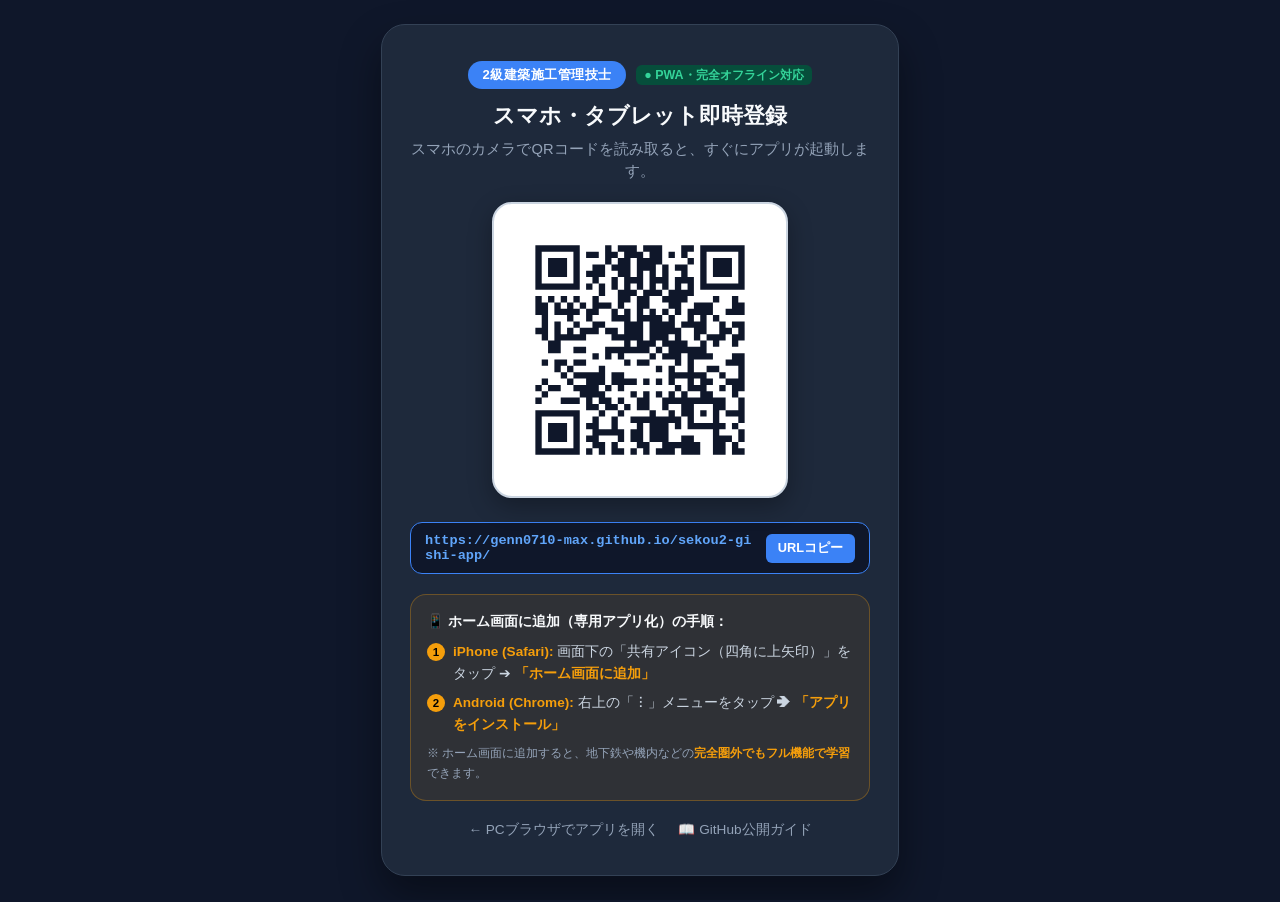
==== qr_view.html @ 962c4877 "feat: 初回リリース (2級建築施工管理技士 絶対合格プログラム)" ====
<!DOCTYPE html>
<html lang="ja">
<head>
  <meta charset="UTF-8">
  <meta name="viewport" content="width=device-width, initial-scale=1.0">
  <title>2級建築施工管理技士アプリ スマホ登録用QRコード</title>
  <style>
    body {
      font-family: -apple-system, BlinkMacSystemFont, 'Segoe UI', Roboto, sans-serif;
      background: #0f172a;
      color: #f8fafc;
      display: flex;
      flex-direction: column;
      align-items: center;
      justify-content: center;
      min-height: 100vh;
      margin: 0;
      padding: 24px;
      box-sizing: border-box;
    }
    .card {
      background: #1e293b;
      border-radius: 24px;
      padding: 36px 28px;
      box-shadow: 0 20px 40px rgba(0,0,0,0.4);
      text-align: center;
      max-width: 460px;
      width: 100%;
      border: 1px solid #334155;
    }
    .badge {
      background: #3b82f6;
      color: #fff;
      font-weight: 700;
      display: inline-block;
      padding: 5px 14px;
      border-radius: 9999px;
      font-size: 0.82rem;
      margin-bottom: 12px;
      letter-spacing: 0.5px;
    }
    .status-badge {
      background: #064e3b;
      color: #34d399;
      font-size: 0.78rem;
      font-weight: 600;
      padding: 3px 8px;
      border-radius: 6px;
      margin-left: 6px;
    }
    h1 {
      font-size: 1.35rem;
      color: #f8fafc;
      margin: 0 0 8px 0;
    }
    p {
      color: #94a3b8;
      font-size: 0.92rem;
      margin: 0 0 20px 0;
      line-height: 1.5;
    }
    .qr-frame {
      background: #ffffff;
      padding: 16px;
      border-radius: 20px;
      display: inline-block;
      border: 2px solid #cbd5e1;
      margin-bottom: 20px;
      box-shadow: 0 8px 24px rgba(0,0,0,0.3);
    }
    .qr-frame img, .qr-frame object {
      width: 260px;
      height: 260px;
      display: block;
    }
    .url-box {
      background: #0f172a;
      border: 1px solid #3b82f6;
      border-radius: 12px;
      padding: 10px 14px;
      margin-bottom: 20px;
      display: flex;
      align-items: center;
      justify-content: space-between;
      gap: 10px;
    }
    .url-text {
      color: #60a5fa;
      font-size: 0.85rem;
      word-break: break-all;
      font-family: monospace;
      font-weight: 600;
      text-decoration: none;
      text-align: left;
    }
    .copy-btn {
      background: #3b82f6;
      color: #fff;
      border: none;
      border-radius: 6px;
      padding: 6px 12px;
      font-size: 0.8rem;
      cursor: pointer;
      font-weight: 600;
      white-space: nowrap;
      transition: background 0.2s;
    }
    .copy-btn:hover {
      background: #2563eb;
    }
    .guide-box {
      background: rgba(245, 158, 11, 0.08);
      border: 1px solid rgba(245, 158, 11, 0.3);
      border-radius: 16px;
      padding: 16px;
      text-align: left;
      font-size: 0.85rem;
      line-height: 1.6;
      color: #cbd5e1;
    }
    .guide-box strong {
      color: #f59e0b;
    }
    .guide-step {
      margin-bottom: 8px;
      display: flex;
      align-items: flex-start;
      gap: 8px;
    }
    .step-num {
      background: #f59e0b;
      color: #000;
      font-weight: 800;
      width: 18px;
      height: 18px;
      border-radius: 50%;
      display: flex;
      align-items: center;
      justify-content: center;
      font-size: 0.72rem;
      flex-shrink: 0;
      margin-top: 2px;
    }
    .footer-link {
      margin-top: 20px;
      font-size: 0.85rem;
    }
    .footer-link a {
      color: #94a3b8;
      text-decoration: none;
      margin: 0 8px;
    }
    .footer-link a:hover {
      color: #3b82f6;
    }
  </style>
</head>
<body>

  <div class="card">
    <div>
      <span class="badge">2級建築施工管理技士</span>
      <span class="status-badge">● PWA・完全オフライン対応</span>
    </div>
    
    <h1>スマホ・タブレット即時登録</h1>
    <p>スマホのカメラでQRコードを読み取ると、すぐにアプリが起動します。</p>

    <div class="qr-frame">
      <object data="qrcode.svg" type="image/svg+xml" width="260" height="260">
        <img src="qrcode.svg" alt="スマホ登録用QRコード">
      </object>
    </div>

    <div class="url-box">
      <span class="url-text" id="targetUrl">https://genn0710-max.github.io/sekou2-gishi-app/</span>
      <button class="copy-btn" onclick="copyUrl()">URLコピー</button>
    </div>

    <div class="guide-box">
      <div style="font-weight: 700; margin-bottom: 8px; color: #f8fafc;">📱 ホーム画面に追加（専用アプリ化）の手順：</div>
      <div class="guide-step">
        <span class="step-num">1</span>
        <div><strong>iPhone (Safari):</strong> 画面下の「共有アイコン（四角に上矢印）」をタップ ➔ <strong>「ホーム画面に追加」</strong></div>
      </div>
      <div class="guide-step">
        <span class="step-num">2</span>
        <div><strong>Android (Chrome):</strong> 右上の「︙」メニューをタップ ➔ <strong>「アプリをインストール」</strong></div>
      </div>
      <div style="font-size: 0.78rem; color: #94a3b8; margin-top: 6px;">
        ※ ホーム画面に追加すると、地下鉄や機内などの<strong>完全圏外でもフル機能で学習</strong>できます。
      </div>
    </div>

    <div class="footer-link">
      <a href="index.html">← PCブラウザでアプリを開く</a>
      <a href="GITHUB_SETUP_GUIDE.md" target="_blank">📖 GitHub公開ガイド</a>
    </div>
  </div>

  <script>
    function copyUrl() {
      const url = document.getElementById('targetUrl').textContent;
      navigator.clipboard.writeText(url).then(() => {
        alert('URLをクリップボードにコピーしました！\n' + url);
      }).catch(() => {
        prompt('以下のURLをコピーしてください:', url);
      });
    }
  </script>
</body>
</html>
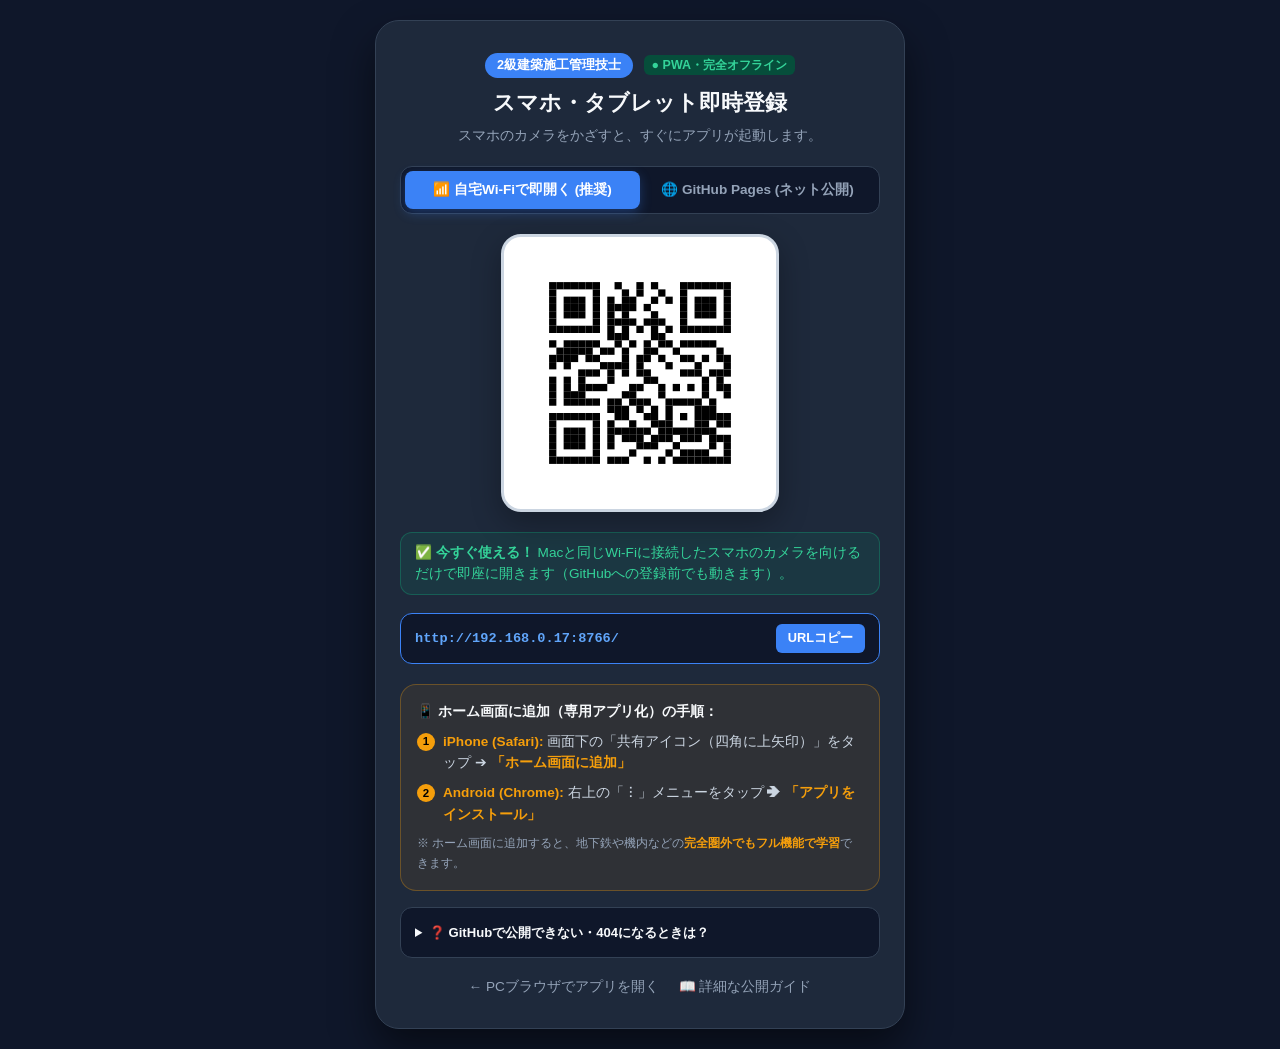
==== commit 160c7ae6: "fix: 規格準拠QRコード再生成、Wi-Fi/GitHub両対応QRビュー画面の改善、IPアドレス自動検出の強化" ====
--- a/qr_view.html
+++ b/qr_view.html
@@ -5,39 +5,49 @@
   <meta name="viewport" content="width=device-width, initial-scale=1.0">
   <title>2級建築施工管理技士アプリ スマホ登録用QRコード</title>
   <style>
+    :root {
+      --bg: #0f172a;
+      --card-bg: #1e293b;
+      --border: #334155;
+      --primary: #3b82f6;
+      --primary-hover: #2563eb;
+      --text: #f8fafc;
+      --text-muted: #94a3b8;
+      --accent-gold: #f59e0b;
+      --accent-green: #10b981;
+    }
     body {
       font-family: -apple-system, BlinkMacSystemFont, 'Segoe UI', Roboto, sans-serif;
-      background: #0f172a;
-      color: #f8fafc;
+      background: var(--bg);
+      color: var(--text);
       display: flex;
       flex-direction: column;
       align-items: center;
       justify-content: center;
       min-height: 100vh;
       margin: 0;
-      padding: 24px;
+      padding: 20px;
       box-sizing: border-box;
     }
     .card {
-      background: #1e293b;
+      background: var(--card-bg);
       border-radius: 24px;
-      padding: 36px 28px;
-      box-shadow: 0 20px 40px rgba(0,0,0,0.4);
+      padding: 32px 24px;
+      box-shadow: 0 20px 40px rgba(0,0,0,0.5);
       text-align: center;
-      max-width: 460px;
+      max-width: 480px;
       width: 100%;
-      border: 1px solid #334155;
+      border: 1px solid var(--border);
     }
     .badge {
-      background: #3b82f6;
+      background: var(--primary);
       color: #fff;
       font-weight: 700;
       display: inline-block;
-      padding: 5px 14px;
+      padding: 4px 12px;
       border-radius: 9999px;
-      font-size: 0.82rem;
-      margin-bottom: 12px;
-      letter-spacing: 0.5px;
+      font-size: 0.8rem;
+      margin-bottom: 10px;
     }
     .status-badge {
       background: #064e3b;
@@ -50,32 +60,62 @@
     }
     h1 {
       font-size: 1.35rem;
-      color: #f8fafc;
       margin: 0 0 8px 0;
     }
-    p {
-      color: #94a3b8;
-      font-size: 0.92rem;
+    .subtitle {
+      color: var(--text-muted);
+      font-size: 0.88rem;
       margin: 0 0 20px 0;
       line-height: 1.5;
     }
+
+    /* タブ切り替えボタン */
+    .tab-switch {
+      display: flex;
+      background: #0f172a;
+      border-radius: 12px;
+      padding: 4px;
+      margin-bottom: 20px;
+      border: 1px solid var(--border);
+    }
+    .tab-btn {
+      flex: 1;
+      padding: 10px 8px;
+      border: none;
+      background: transparent;
+      color: var(--text-muted);
+      font-size: 0.85rem;
+      font-weight: 700;
+      border-radius: 8px;
+      cursor: pointer;
+      transition: all 0.2s;
+    }
+    .tab-btn.active {
+      background: var(--primary);
+      color: #fff;
+      box-shadow: 0 4px 12px rgba(59, 130, 246, 0.3);
+    }
+
+    /* QRコード表示枠 */
     .qr-frame {
       background: #ffffff;
       padding: 16px;
       border-radius: 20px;
       display: inline-block;
-      border: 2px solid #cbd5e1;
-      margin-bottom: 20px;
-      box-shadow: 0 8px 24px rgba(0,0,0,0.3);
-    }
-    .qr-frame img, .qr-frame object {
-      width: 260px;
-      height: 260px;
+      border: 3px solid #cbd5e1;
+      margin-bottom: 16px;
+      box-shadow: 0 10px 30px rgba(0,0,0,0.3);
+    }
+    .qr-frame img {
+      width: 240px;
+      height: 240px;
       display: block;
-    }
+      image-rendering: pixelated;
+    }
+
     .url-box {
       background: #0f172a;
-      border: 1px solid #3b82f6;
+      border: 1px solid var(--primary);
       border-radius: 12px;
       padding: 10px 14px;
       margin-bottom: 20px;
@@ -94,7 +134,7 @@
       text-align: left;
     }
     .copy-btn {
-      background: #3b82f6;
+      background: var(--primary);
       color: #fff;
       border: none;
       border-radius: 6px;
@@ -106,8 +146,22 @@
       transition: background 0.2s;
     }
     .copy-btn:hover {
-      background: #2563eb;
-    }
+      background: var(--primary-hover);
+    }
+
+    .info-callout {
+      background: rgba(16, 185, 129, 0.1);
+      border: 1px solid rgba(16, 185, 129, 0.3);
+      color: #34d399;
+      border-radius: 12px;
+      padding: 10px 14px;
+      font-size: 0.85rem;
+      margin-bottom: 18px;
+      text-align: left;
+      line-height: 1.5;
+    }
+
+    /* 手順ガイド */
     .guide-box {
       background: rgba(245, 158, 11, 0.08);
       border: 1px solid rgba(245, 158, 11, 0.3);
@@ -117,9 +171,10 @@
       font-size: 0.85rem;
       line-height: 1.6;
       color: #cbd5e1;
+      margin-bottom: 16px;
     }
     .guide-box strong {
-      color: #f59e0b;
+      color: var(--accent-gold);
     }
     .guide-step {
       margin-bottom: 8px;
@@ -128,7 +183,7 @@
       gap: 8px;
     }
     .step-num {
-      background: #f59e0b;
+      background: var(--accent-gold);
       color: #000;
       font-weight: 800;
       width: 18px;
@@ -141,17 +196,36 @@
       flex-shrink: 0;
       margin-top: 2px;
     }
+
+    /* GitHub公開ヘルプ */
+    .gh-help-box {
+      background: #0f172a;
+      border: 1px solid var(--border);
+      border-radius: 12px;
+      padding: 14px;
+      font-size: 0.82rem;
+      text-align: left;
+      color: var(--text-muted);
+      line-height: 1.6;
+    }
+    .gh-help-box summary {
+      color: #f8fafc;
+      font-weight: 700;
+      cursor: pointer;
+      user-select: none;
+    }
+
     .footer-link {
       margin-top: 20px;
       font-size: 0.85rem;
     }
     .footer-link a {
-      color: #94a3b8;
+      color: var(--text-muted);
       text-decoration: none;
       margin: 0 8px;
     }
     .footer-link a:hover {
-      color: #3b82f6;
+      color: var(--primary);
     }
   </style>
 </head>
@@ -160,23 +234,42 @@
   <div class="card">
     <div>
       <span class="badge">2級建築施工管理技士</span>
-      <span class="status-badge">● PWA・完全オフライン対応</span>
+      <span class="status-badge">● PWA・完全オフライン</span>
     </div>
     
     <h1>スマホ・タブレット即時登録</h1>
-    <p>スマホのカメラでQRコードを読み取ると、すぐにアプリが起動します。</p>
-
+    <p class="subtitle">スマホのカメラをかざすと、すぐにアプリが起動します。</p>
+
+    <!-- タブ切り替え（Wi-Fi推奨 vs GitHub Pages） -->
+    <div class="tab-switch">
+      <button class="tab-btn active" id="tabWifiBtn" onclick="switchQR('wifi')">
+        📶 自宅Wi-Fiで即開く (推奨)
+      </button>
+      <button class="tab-btn" id="tabGithubBtn" onclick="switchQR('github')">
+        🌐 GitHub Pages (ネット公開)
+      </button>
+    </div>
+
+    <!-- QRコード画像 -->
     <div class="qr-frame">
-      <object data="qrcode.svg" type="image/svg+xml" width="260" height="260">
-        <img src="qrcode.svg" alt="スマホ登録用QRコード">
-      </object>
-    </div>
-
+      <img id="qrImage" src="qrcode_wifi.svg" alt="スマホ登録用QRコード">
+    </div>
+
+    <!-- 案内バナー -->
+    <div id="wifiBanner" class="info-callout">
+      ✅ <strong>今すぐ使える！</strong> Macと同じWi-Fiに接続したスマホのカメラを向けるだけで即座に開きます（GitHubへの登録前でも動きます）。
+    </div>
+    <div id="githubBanner" class="info-callout" style="display: none; background: rgba(59, 130, 246, 0.1); border-color: rgba(59, 130, 246, 0.3); color: #60a5fa;">
+      🌐 <strong>インターネット公開URL</strong>：GitHubで公開（Pages有効化）した後に、通勤電車など外からでもアクセスできるようになります。
+    </div>
+
+    <!-- URLボックス -->
     <div class="url-box">
-      <span class="url-text" id="targetUrl">https://genn0710-max.github.io/sekou2-gishi-app/</span>
+      <a class="url-text" id="targetUrl" href="http://192.168.0.17:8766/" target="_blank">http://192.168.0.17:8766/</a>
       <button class="copy-btn" onclick="copyUrl()">URLコピー</button>
     </div>
 
+    <!-- ホーム画面追加手順 -->
     <div class="guide-box">
       <div style="font-weight: 700; margin-bottom: 8px; color: #f8fafc;">📱 ホーム画面に追加（専用アプリ化）の手順：</div>
       <div class="guide-step">
@@ -192,13 +285,57 @@
       </div>
     </div>
 
+    <!-- GitHub公開で詰まったときの解決ガイド -->
+    <details class="gh-help-box">
+      <summary>❓ GitHubで公開できない・404になるときは？</summary>
+      <div style="margin-top: 10px;">
+        <strong>原因と解決手順（3ステップ）：</strong>
+        <ol style="padding-left: 20px; margin: 8px 0;">
+          <li><strong>リポジトリ作成:</strong> GitHub上で <a href="https://github.com/new" target="_blank" style="color: #60a5fa;">github.com/new</a> を開き、Repository nameに <code>sekou2-gishi-app</code> と入力して「Create repository」を押します。</li>
+          <li><strong>プッシュ実行:</strong> Macのターミナルで <code>./update_github.sh "初回公開"</code> を実行します。</li>
+          <li><strong>Pages設定:</strong> GitHubのリポジトリ画面の <strong>Settings ➔ Pages ➔ Build and deployment で Branch を「main」にして「Save」</strong> を押します。約1分後に公開URLが有効になります。</li>
+        </ol>
+        <span style="color: #34d399;">※ 上記が完了する前でも、上の「📶 自宅Wi-Fiで即開く」タブのQRコードを使えば今すぐスマホで学習できます！</span>
+      </div>
+    </details>
+
     <div class="footer-link">
       <a href="index.html">← PCブラウザでアプリを開く</a>
-      <a href="GITHUB_SETUP_GUIDE.md" target="_blank">📖 GitHub公開ガイド</a>
+      <a href="GITHUB_SETUP_GUIDE.md" target="_blank">📖 詳細な公開ガイド</a>
     </div>
   </div>
 
   <script>
+    const QR_DATA = {
+      wifi: {
+        src: 'qrcode_wifi.svg',
+        url: 'http://192.168.0.17:8766/',
+        banner: 'wifiBanner'
+      },
+      github: {
+        src: 'qrcode.svg',
+        url: 'https://genn0710-max.github.io/sekou2-gishi-app/',
+        banner: 'githubBanner'
+      }
+    };
+
+    let currentMode = 'wifi';
+
+    function switchQR(mode) {
+      currentMode = mode;
+      document.getElementById('tabWifiBtn').classList.toggle('active', mode === 'wifi');
+      document.getElementById('tabGithubBtn').classList.toggle('active', mode === 'github');
+
+      const data = QR_DATA[mode];
+      document.getElementById('qrImage').src = data.src;
+      const targetUrl = document.getElementById('targetUrl');
+      targetUrl.textContent = data.url;
+      targetUrl.href = data.url;
+
+      document.getElementById('wifiBanner').style.display = mode === 'wifi' ? 'block' : 'none';
+      document.getElementById('githubBanner').style.display = mode === 'github' ? 'block' : 'none';
+    }
+
     function copyUrl() {
       const url = document.getElementById('targetUrl').textContent;
       navigator.clipboard.writeText(url).then(() => {
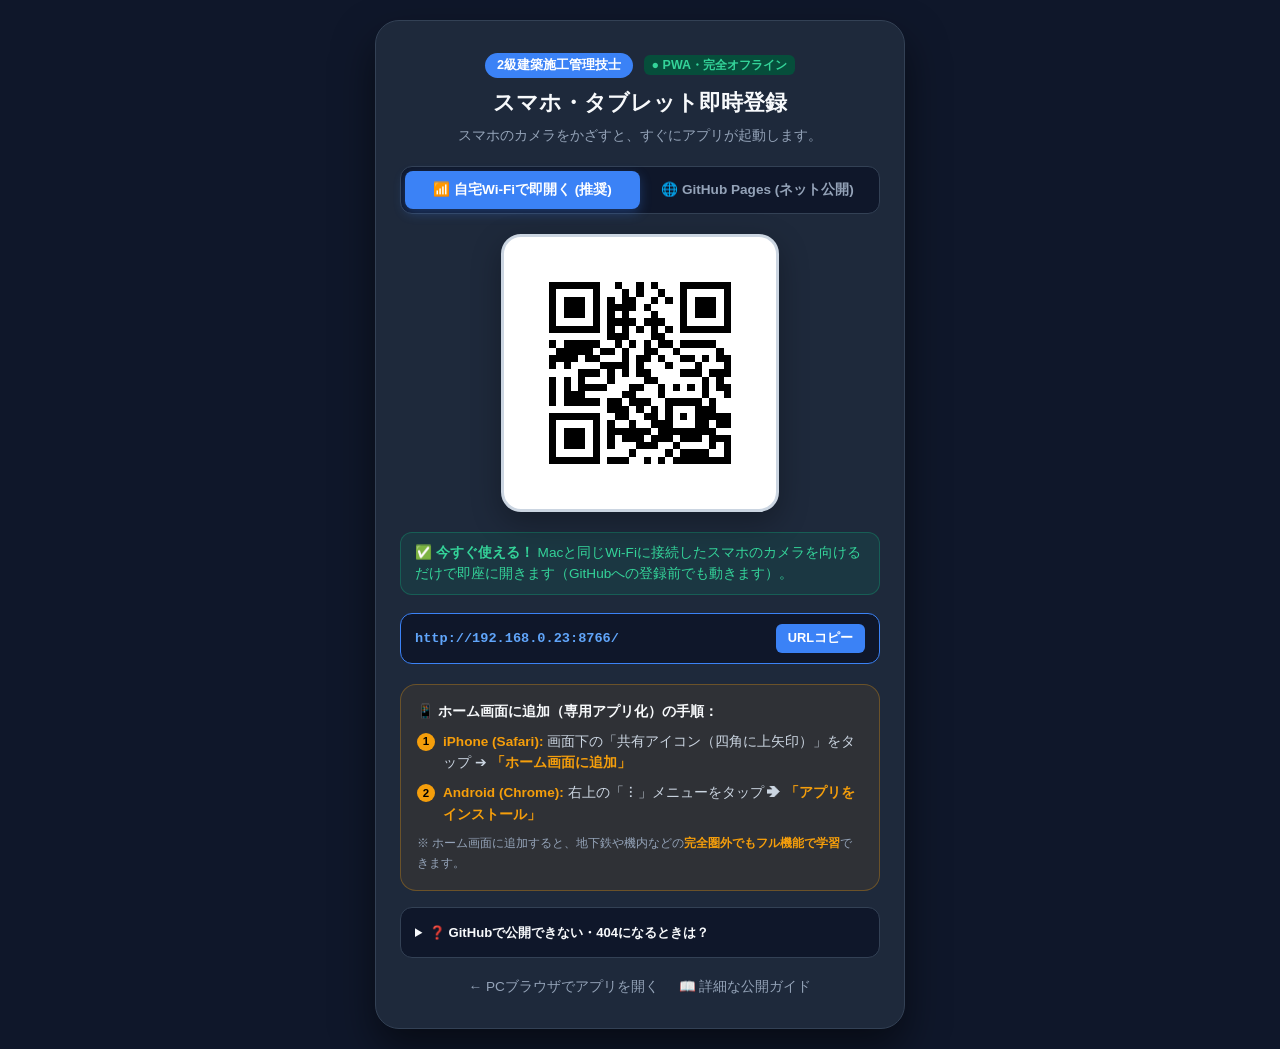
==== commit b08cfa16: "Add files via upload" ====
--- a/qr_view.html
+++ b/qr_view.html
@@ -252,7 +252,7 @@
 
     <!-- QRコード画像 -->
     <div class="qr-frame">
-      <img id="qrImage" src="qrcode_wifi.svg" alt="スマホ登録用QRコード">
+      <img id="qrImage" src="qrcode_wifi.png" alt="スマホ登録用QRコード">
     </div>
 
     <!-- 案内バナー -->
@@ -265,7 +265,7 @@
 
     <!-- URLボックス -->
     <div class="url-box">
-      <a class="url-text" id="targetUrl" href="http://192.168.0.17:8766/" target="_blank">http://192.168.0.17:8766/</a>
+      <a class="url-text" id="targetUrl" href="http://192.168.0.23:8766/" target="_blank">http://192.168.0.23:8766/</a>
       <button class="copy-btn" onclick="copyUrl()">URLコピー</button>
     </div>
 
@@ -308,12 +308,13 @@
   <script>
     const QR_DATA = {
       wifi: {
-        src: 'qrcode_wifi.svg',
-        url: 'http://192.168.0.17:8766/',
+        src: 'qrcode_wifi.png',
+        url: 'http://192.168.0.23:8766/',
+        altUrl: 'http://192.168.0.17:8766/',
         banner: 'wifiBanner'
       },
       github: {
-        src: 'qrcode.svg',
+        src: 'qrcode_github.png',
         url: 'https://genn0710-max.github.io/sekou2-gishi-app/',
         banner: 'githubBanner'
       }
